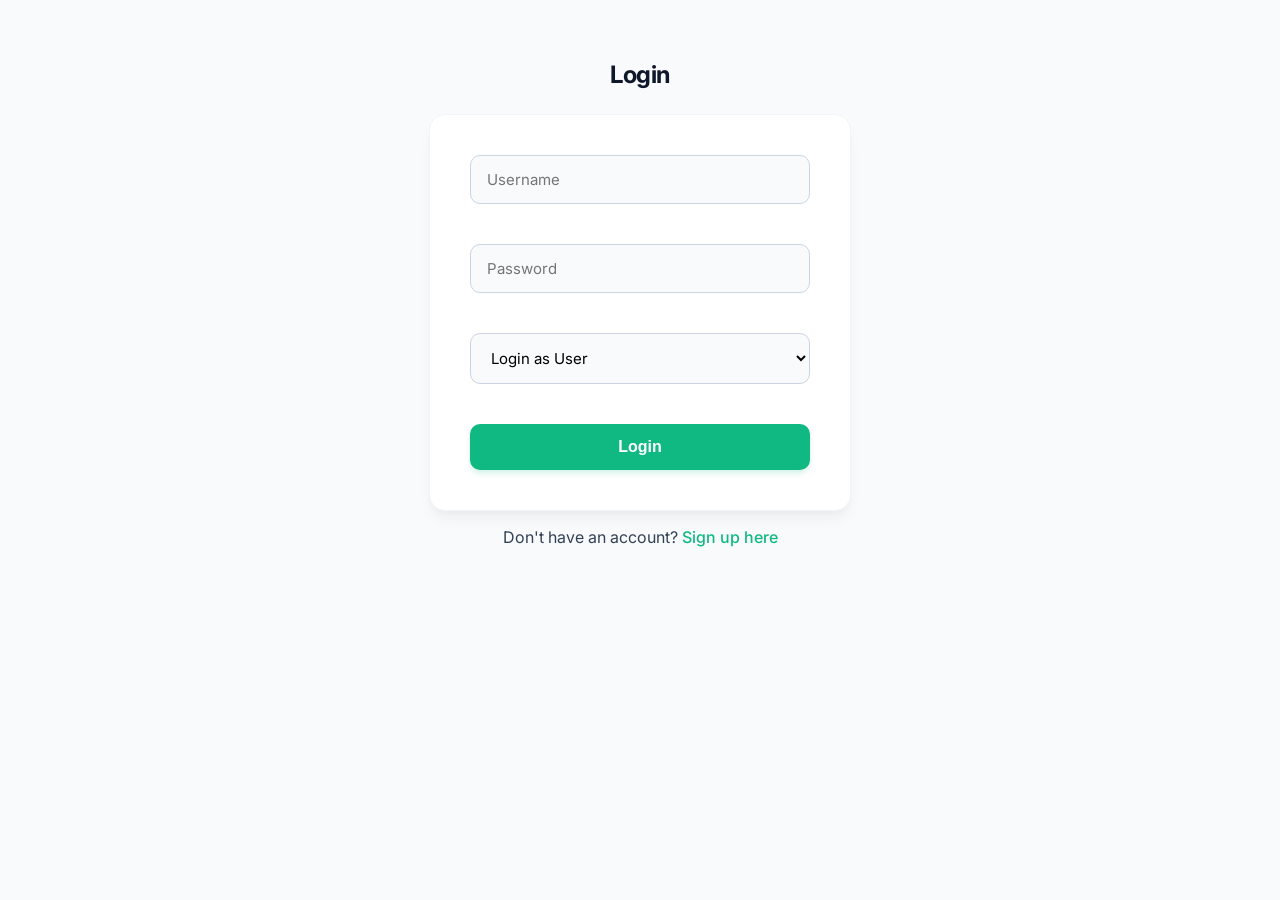
==== frontend/index.html @ f1e8c02f "Initial commit: Complete 3-tier architecture with Jenkinsfile" ====
<!DOCTYPE html>
<html>
<head>
    <title>Login</title>
    <link rel="stylesheet" href="styles.css">
</head>
<body>
    <h2>Login</h2>
    <form id="loginForm">
        <input type="text" id="username" placeholder="Username" required><br><br>
        <input type="password" id="password" placeholder="Password" required><br><br>
        
        <select id="roleSelect" required>
            <option value="user">Login as User</option>
            <option value="admin">Login as Admin</option>
        </select><br><br>

        <button type="submit">Login</button>
    </form>
    <p>Don't have an account? <a href="signup.html">Sign up here</a></p>

    <script>
        document.getElementById('loginForm').onsubmit = async (e) => {
            e.preventDefault();
            
            // Get the values from the inputs
            const payload = {
                username: document.getElementById('username').value,
                password: document.getElementById('password').value
            };
            const selectedRole = document.getElementById('roleSelect').value;

            // Call our FastAPI backend
            const res = await fetch('http://localhost:8000/login', {
                method: 'POST',
                headers: { 'Content-Type': 'application/json' },
                body: JSON.stringify(payload)
            });

            if (res.ok) {
                const data = await res.json();
                
                // NEW LOGIC: Verify the selected role matches the database role
                if (data.role !== selectedRole) {
                    alert(`Access Denied: You selected ${selectedRole.toUpperCase()}, but this account is registered as a ${data.role.toUpperCase()}.`);
                    return; // Stop the login process
                }

                // If roles match, save the user_id and redirect
                localStorage.setItem('user_id', data.user_id); 
                
                if (data.role === 'admin') {
                    window.location.href = 'admin.html';
                } else {
                    window.location.href = 'user.html';
                }
            } else {
                alert('Invalid credentials!');
            }
        };
    </script>
</body>
</html>
---- frontend/styles.css ----
/* =========================================================
   1. GLOBAL & TYPOGRAPHY
   ========================================================= */
@import url('https://fonts.googleapis.com/css2?family=Inter:wght@400;500;600;700&display=swap');

body {
    font-family: 'Inter', system-ui, -apple-system, sans-serif;
    background-color: #f8fafc; /* Modern, soft off-white */
    color: #334155; 
    margin: 0;
    min-height: 100vh;
    display: flex;
    flex-direction: column;
    align-items: center; /* Centers content for auth pages */
    padding-top: 40px;
    box-sizing: border-box;
}

/* Override body alignment specifically for dashboard pages */
body.dashboard-body {
    display: block; /* Removes flex centering so the dashboard can stretch */
    padding: 40px 5%;
}

h2 { 
    color: #0f172a; 
    font-weight: 700;
    letter-spacing: -0.02em;
    margin-bottom: 25px;
    text-align: center;
}

a { 
    color: #10b981; 
    text-decoration: none; 
    font-weight: 500;
}
a:hover { text-decoration: underline; }

/* =========================================================
   2. AUTHENTICATION PAGES (Login & Signup)
   ========================================================= */
form {
    background: #ffffff;
    padding: 40px;
    border: 1px solid #f1f5f9;
    border-radius: 16px;
    box-shadow: 0 10px 15px -3px rgba(0, 0, 0, 0.05), 0 4px 6px -2px rgba(0, 0, 0, 0.025);
    width: 100%;
    max-width: 340px; /* Keeps the login box a nice, readable size */
}

input, select {
    width: 100%;
    padding: 14px 16px;
    margin-bottom: 20px;
    border: 1px solid #cbd5e1;
    border-radius: 10px;
    box-sizing: border-box;
    font-family: 'Inter', sans-serif;
    font-size: 15px;
    transition: all 0.2s;
    background-color: #f8fafc;
}

input:focus, select:focus {
    outline: none;
    border-color: #10b981;
    background-color: #ffffff;
    box-shadow: 0 0 0 3px rgba(16, 185, 129, 0.15);
}

button {
    width: 100%;
    background-color: #10b981; /* Modern Emerald */
    color: white;
    padding: 14px;
    border: none;
    border-radius: 10px;
    cursor: pointer;
    font-size: 16px;
    font-weight: 600;
    transition: all 0.2s;
    box-shadow: 0 4px 6px -1px rgba(16, 185, 129, 0.2);
}

button:hover { 
    background-color: #059669; 
    transform: translateY(-1px);
    box-shadow: 0 6px 8px -1px rgba(16, 185, 129, 0.3);
}

/* =========================================================
   3. DASHBOARD LAYOUT (Admin & User)
   ========================================================= */
.dashboard-container {
    max-width: 1100px;
    margin: 0 auto;
    width: 100%;
}

.dashboard-header {
    display: flex;
    justify-content: space-between;
    align-items: center;
    border-bottom: 1px solid #e2e8f0;
    padding-bottom: 15px;
    margin-bottom: 40px;
}

.dashboard-header h2 {
    margin-bottom: 0; /* Fixes alignment next to logout button */
    text-align: left;
}

.logout-btn {
    width: auto;
    background-color: #ef4444; /* Red for logout */
    box-shadow: 0 4px 6px -1px rgba(239, 68, 68, 0.2);
    padding: 10px 20px;
}
.logout-btn:hover { 
    background-color: #dc2626; 
    box-shadow: 0 6px 8px -1px rgba(239, 68, 68, 0.3);
}

/* =========================================================
   4. ADMIN DASHBOARD TABLE
   ========================================================= */
table {
    background: #fff;
    border-collapse: separate;
    border-spacing: 0;
    width: 100%;
    border-radius: 16px;
    overflow: hidden;
    box-shadow: 0 4px 6px -1px rgba(0, 0, 0, 0.05);
    border: 1px solid #e2e8f0;
}

th, td {
    padding: 18px 20px;
    text-align: left;
    border-bottom: 1px solid #e2e8f0;
}

th { 
    background-color: #f8fafc; 
    color: #475569;
    font-weight: 600;
    text-transform: uppercase;
    font-size: 13px;
    letter-spacing: 0.05em;
}

tr:last-child td { border-bottom: none; }
tr:hover td { background-color: #f1f5f9; }

/* =========================================================
   5. USER DASHBOARD GRID & CARDS
   ========================================================= */
.menu-grid {
    display: grid;
    grid-template-columns: repeat(auto-fill, minmax(280px, 1fr));
    gap: 30px;
}

.menu-card {
    background: #ffffff;
    border: 1px solid #f1f5f9;
    border-radius: 16px;
    overflow: hidden;
    cursor: pointer;
    display: flex;
    flex-direction: column;
    position: relative;
    box-shadow: 0 4px 6px -1px rgba(0, 0, 0, 0.05), 0 2px 4px -2px rgba(0, 0, 0, 0.03);
    transition: all 0.3s cubic-bezier(0.4, 0, 0.2, 1);
}

.menu-card:hover {
    transform: translateY(-6px);
    border-color: #e2e8f0;
    box-shadow: 0 20px 25px -5px rgba(0, 0, 0, 0.08), 0 8px 10px -6px rgba(0, 0, 0, 0.04);
}

.item-img {
    width: 100%;
    height: 180px;
    object-fit: cover;
    background-color: #e2e8f0;
    border-bottom: 1px solid #f8fafc;
}

.item-info {
    padding: 20px;
    display: flex;
    flex-direction: column;
    flex-grow: 1;
}

.item-info h3 {
    margin: 0 0 8px 0;
    font-size: 1.15rem;
    color: #0f172a;
    text-align: left; /* Overrides global h3 centering if any */
}

.item-info .desc {
    color: #64748b;
    font-size: 0.9rem;
    line-height: 1.5;
    margin: 0 0 20px 0;
    flex-grow: 1; 
}

.item-info .price {
    font-size: 1.25rem;
    font-weight: 700;
    color: #10b981; 
    margin: 0;
}

/* =========================================================
   6. USER DASHBOARD SELECTION & CART BAR
   ========================================================= */
.menu-card.selected {
    border-color: #10b981;
    background-color: #f0fdf4;
    transform: translateY(-6px); 
    box-shadow: 0 0 0 2px rgba(16, 185, 129, 0.2), 0 10px 15px -3px rgba(16, 185, 129, 0.1);
}

.menu-card.selected::after {
    content: '✓';
    position: absolute;
    top: 12px;
    right: 12px;
    background-color: #10b981;
    color: white;
    width: 32px;
    height: 32px;
    border-radius: 50%;
    display: flex;
    align-items: center;
    justify-content: center;
    font-weight: bold;
    font-size: 16px;
    box-shadow: 0 4px 6px rgba(16, 185, 129, 0.3);
    z-index: 10;
}

.cart-bar {
    position: fixed;
    bottom: 0;
    left: 0;
    width: 100%;
    background-color: #ffffff;
    border-top: 1px solid #e2e8f0;
    padding: 20px 5%;
    display: flex;
    justify-content: space-between;
    align-items: center;
    box-sizing: border-box;
    box-shadow: 0 -10px 25px -5px rgba(0, 0, 0, 0.05);
    z-index: 1000;
}

.cart-bar #cartSummary {
    font-size: 1.1rem;
    font-weight: 600;
    color: #0f172a;
}

.checkout-btn {
    width: auto; /* Overrides the 100% width of standard buttons */
    padding: 14px 32px;
}
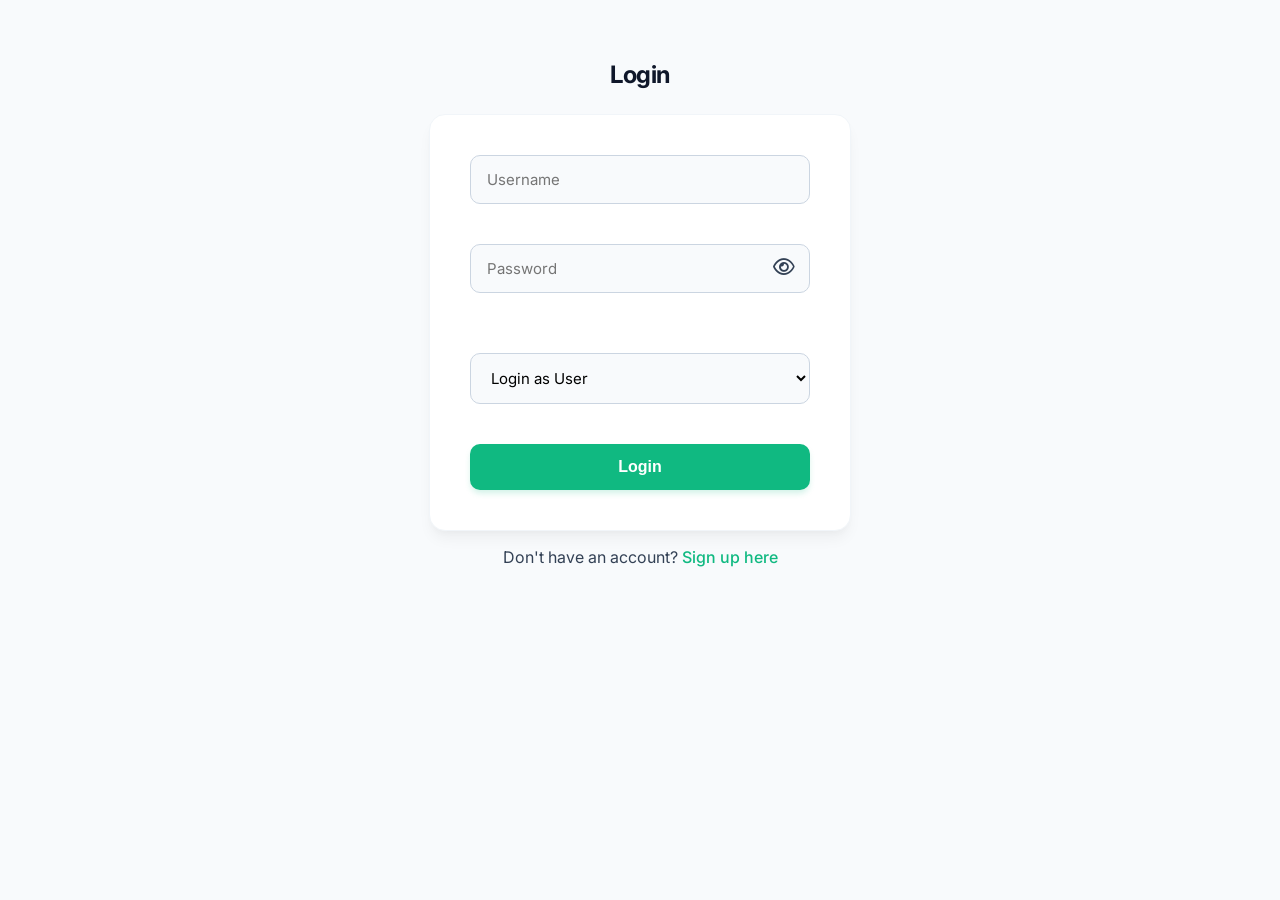
==== commit 25db477e: "Billing feature and history" ====
--- a/frontend/index.html
+++ b/frontend/index.html
@@ -1,14 +1,21 @@
 <!DOCTYPE html>
-<html>
+<html lang="en">
 <head>
+    <meta charset="UTF-8">
     <title>Login</title>
     <link rel="stylesheet" href="styles.css">
+    <link rel="stylesheet" href="https://cdnjs.cloudflare.com/ajax/libs/font-awesome/6.4.0/css/all.min.css">
 </head>
 <body>
     <h2>Login</h2>
     <form id="loginForm">
         <input type="text" id="username" placeholder="Username" required><br><br>
-        <input type="password" id="password" placeholder="Password" required><br><br>
+        
+        <div class="password-container">
+            <input type="password" id="passwordInput" placeholder="Password" required>
+            <i id="togglePassword" class="fa-regular fa-eye eye-icon"></i>
+        </div>
+        <br><br>
         
         <select id="roleSelect" required>
             <option value="user">Login as User</option>
@@ -20,18 +27,31 @@
     <p>Don't have an account? <a href="signup.html">Sign up here</a></p>
 
     <script>
+        // --- Password Toggle Logic ---
+        const togglePassword = document.querySelector('#togglePassword');
+        const passwordInput = document.querySelector('#passwordInput');
+
+        togglePassword.addEventListener('click', function () {
+            // Toggle the type attribute (password vs text)
+            const type = passwordInput.getAttribute('type') === 'password' ? 'text' : 'password';
+            passwordInput.setAttribute('type', type);
+            
+            // 3. TOGGLE THE ICON BETWEEN OPEN AND CLOSED EYE
+            this.classList.toggle('fa-eye');
+            this.classList.toggle('fa-eye-slash');
+        });
+
+        // --- Login Form Submission Logic ---
         document.getElementById('loginForm').onsubmit = async (e) => {
             e.preventDefault();
             
-            // Get the values from the inputs
             const payload = {
                 username: document.getElementById('username').value,
-                password: document.getElementById('password').value
+                password: document.getElementById('passwordInput').value 
             };
             const selectedRole = document.getElementById('roleSelect').value;
 
-            // Call our FastAPI backend
-            const res = await fetch('http://localhost:8000/login', {
+            const res = await fetch('/api/login', {
                 method: 'POST',
                 headers: { 'Content-Type': 'application/json' },
                 body: JSON.stringify(payload)
@@ -40,13 +60,11 @@
             if (res.ok) {
                 const data = await res.json();
                 
-                // NEW LOGIC: Verify the selected role matches the database role
                 if (data.role !== selectedRole) {
                     alert(`Access Denied: You selected ${selectedRole.toUpperCase()}, but this account is registered as a ${data.role.toUpperCase()}.`);
-                    return; // Stop the login process
+                    return; 
                 }
 
-                // If roles match, save the user_id and redirect
                 localStorage.setItem('user_id', data.user_id); 
                 
                 if (data.role === 'admin') {
--- a/frontend/styles.css
+++ b/frontend/styles.css
@@ -69,6 +69,29 @@
     background-color: #ffffff;
     box-shadow: 0 0 0 3px rgba(16, 185, 129, 0.15);
 }
+
+/* --- NEW: Password Toggle Layout --- */
+.password-container {
+    position: relative;
+    width: 100%;
+    margin-bottom: 20px; /* Moved margin from input to container for perfect centering */
+}
+
+.password-container input {
+    margin-bottom: 0; 
+    padding-right: 45px; /* Ensures long passwords don't hide behind the eye icon */
+}
+
+.eye-icon {
+    position: absolute;
+    right: 15px;
+    top: 50%;
+    transform: translateY(-50%);
+    cursor: pointer;
+    font-size: 1.2rem;
+    user-select: none; /* Prevents highlighting the icon if double-clicked */
+}
+/* ----------------------------------- */
 
 button {
     width: 100%;
@@ -232,7 +255,8 @@
 }
 
 .menu-card.selected::after {
-    content: '✓';
+    /* FIX: Changed from literal '✓' to safe unicode escape sequence */
+    content: '\2714';
     position: absolute;
     top: 12px;
     right: 12px;
@@ -275,4 +299,147 @@
 .checkout-btn {
     width: auto; /* Overrides the 100% width of standard buttons */
     padding: 14px 32px;
+}
+
+/* =========================================================
+   7. BULLETPROOF SUCCESS UI CARD
+   ========================================================= */
+.success-wrapper {
+    flex-direction: column;
+    align-items: center;
+    justify-content: center;
+    width: 100%;
+    padding: 40px 20px;
+    box-sizing: border-box;
+    animation: fadeIn 0.5s ease-out;
+}
+
+@keyframes fadeIn {
+    from { opacity: 0; transform: translateY(20px); }
+    to { opacity: 1; transform: translateY(0); }
+}
+
+.success-card {
+    background: #ffffff;
+    border: 1px solid #e2e8f0;
+    border-radius: 16px;
+    padding: 40px;
+    width: 100%;
+    max-width: 450px;
+    box-shadow: 0 10px 25px -5px rgba(0, 0, 0, 0.1);
+    text-align: center; 
+    display: flex;
+    flex-direction: column;
+    align-items: center;
+}
+
+.success-icon-large {
+    font-size: 72px;
+    color: #10b981;
+    margin-bottom: 20px;
+}
+
+.success-card h2 {
+    color: #0f172a;
+    margin: 0 0 10px 0;
+    font-size: 26px;
+}
+
+.success-subtext {
+    color: #64748b;
+    margin: 0 0 30px 0;
+    font-size: 16px;
+}
+
+.receipt-box {
+    background: #f8fafc;
+    border: 1px dashed #cbd5e1;
+    border-radius: 12px;
+    padding: 20px;
+    width: 100%;
+    box-sizing: border-box;
+    margin-bottom: 30px;
+    text-align: left; 
+}
+
+.receipt-box h3 {
+    margin: 0 0 15px 0;
+    padding-bottom: 15px;
+    border-bottom: 1px solid #e2e8f0;
+    color: #334155;
+    font-size: 16px;
+    text-align: center;
+}
+
+.clean-list {
+    list-style: none !important; 
+    padding: 0 !important;
+    margin: 0 !important;
+}
+
+.clean-list li {
+    display: flex;
+    justify-content: space-between;
+    padding: 10px 0;
+    color: #475569;
+    font-size: 15px;
+    border-bottom: 1px solid #e2e8f0;
+}
+
+.clean-list li:last-child {
+    border-bottom: none;
+}
+
+.receipt-total-row {
+    display: flex;
+    justify-content: space-between;
+    margin-top: 15px;
+    padding-top: 15px;
+    border-top: 2px solid #cbd5e1;
+    font-size: 18px;
+    font-weight: bold;
+    color: #0f172a;
+}
+
+#receiptTotal {
+    color: #10b981;
+}
+
+.action-buttons {
+    display: flex;
+    gap: 15px;
+    width: 100%;
+    flex-direction: row; 
+}
+
+.btn-outline {
+    flex: 1;
+    background-color: transparent;
+    color: #10b981;
+    border: 2px solid #10b981;
+    border-radius: 10px;
+    padding: 14px;
+    font-weight: 600;
+    cursor: pointer;
+    transition: all 0.2s;
+}
+
+.btn-outline:hover {
+    background-color: #f0fdf4;
+}
+
+.btn-solid {
+    flex: 1;
+    background-color: #10b981;
+    color: white;
+    border: 2px solid #10b981;
+    border-radius: 10px;
+    padding: 14px;
+    font-weight: 600;
+    cursor: pointer;
+    transition: all 0.2s;
+}
+
+.btn-solid:hover {
+    background-color: #059669;
 }
